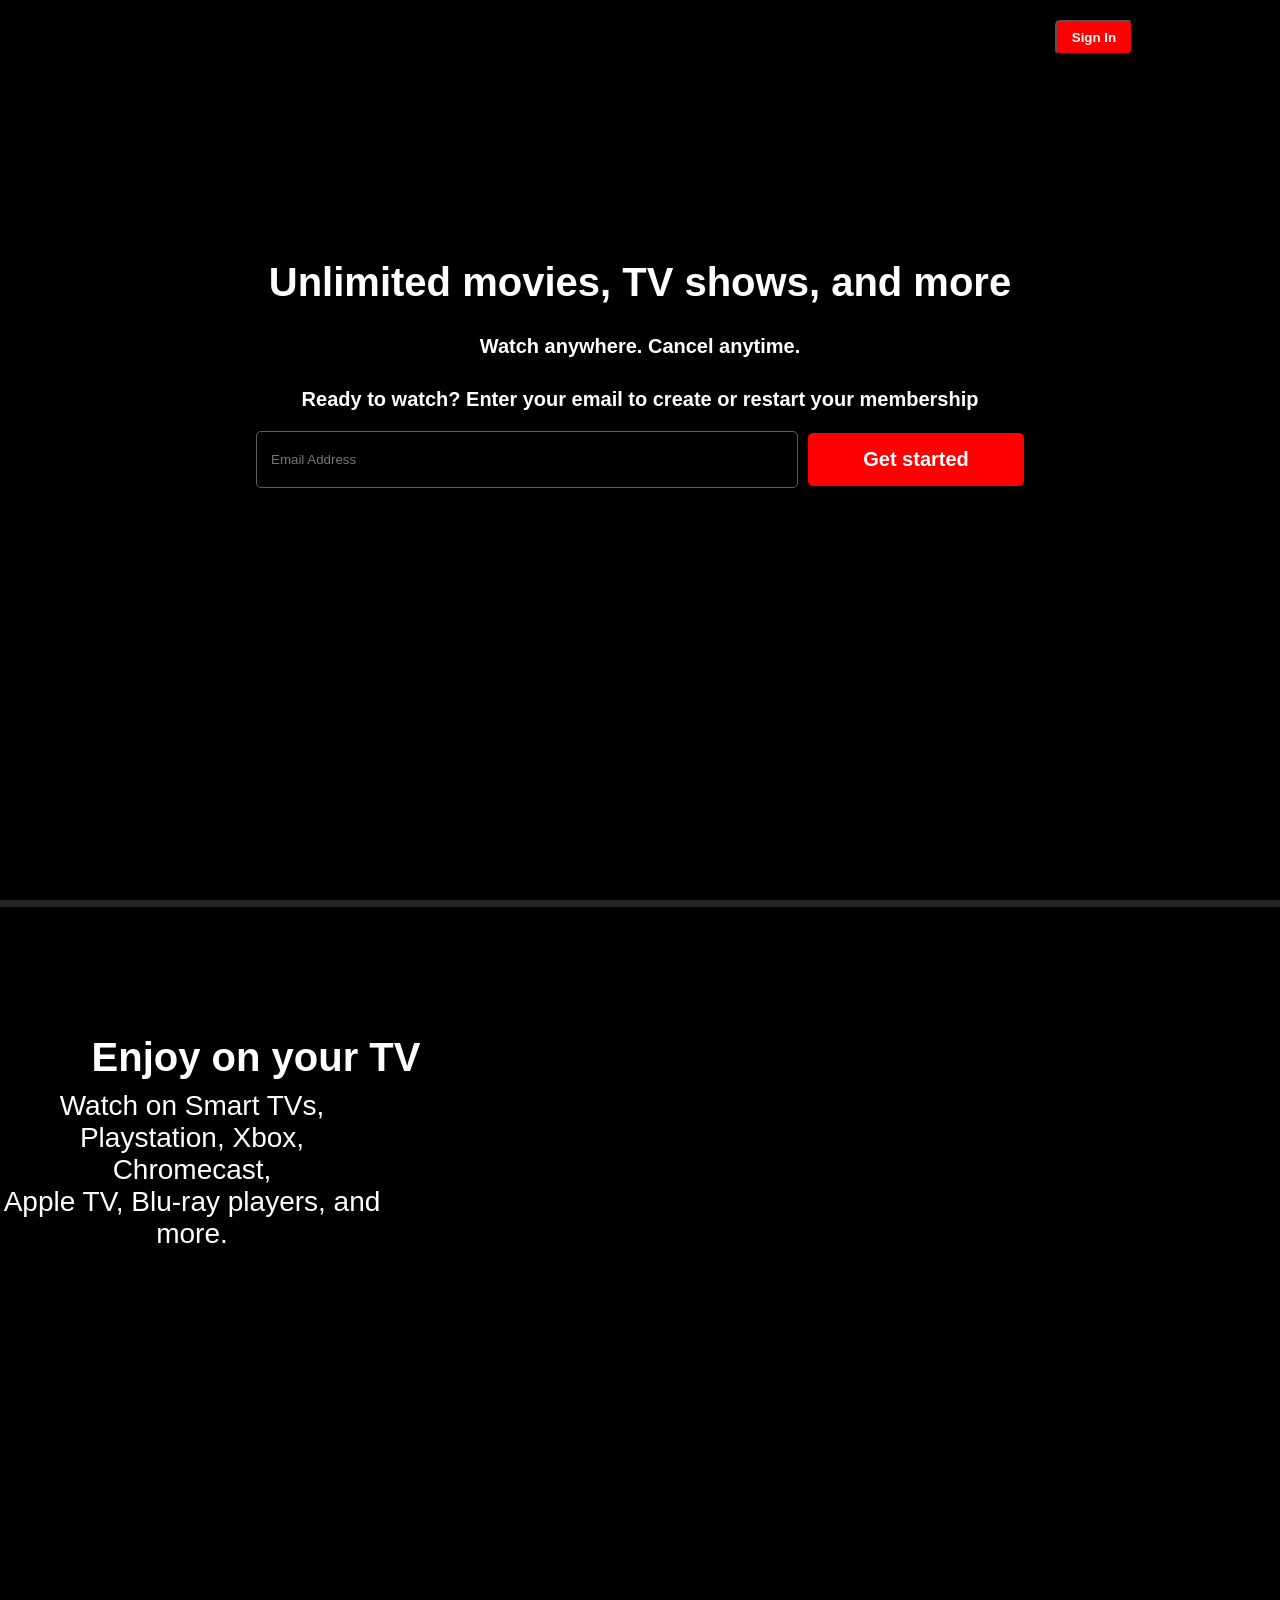
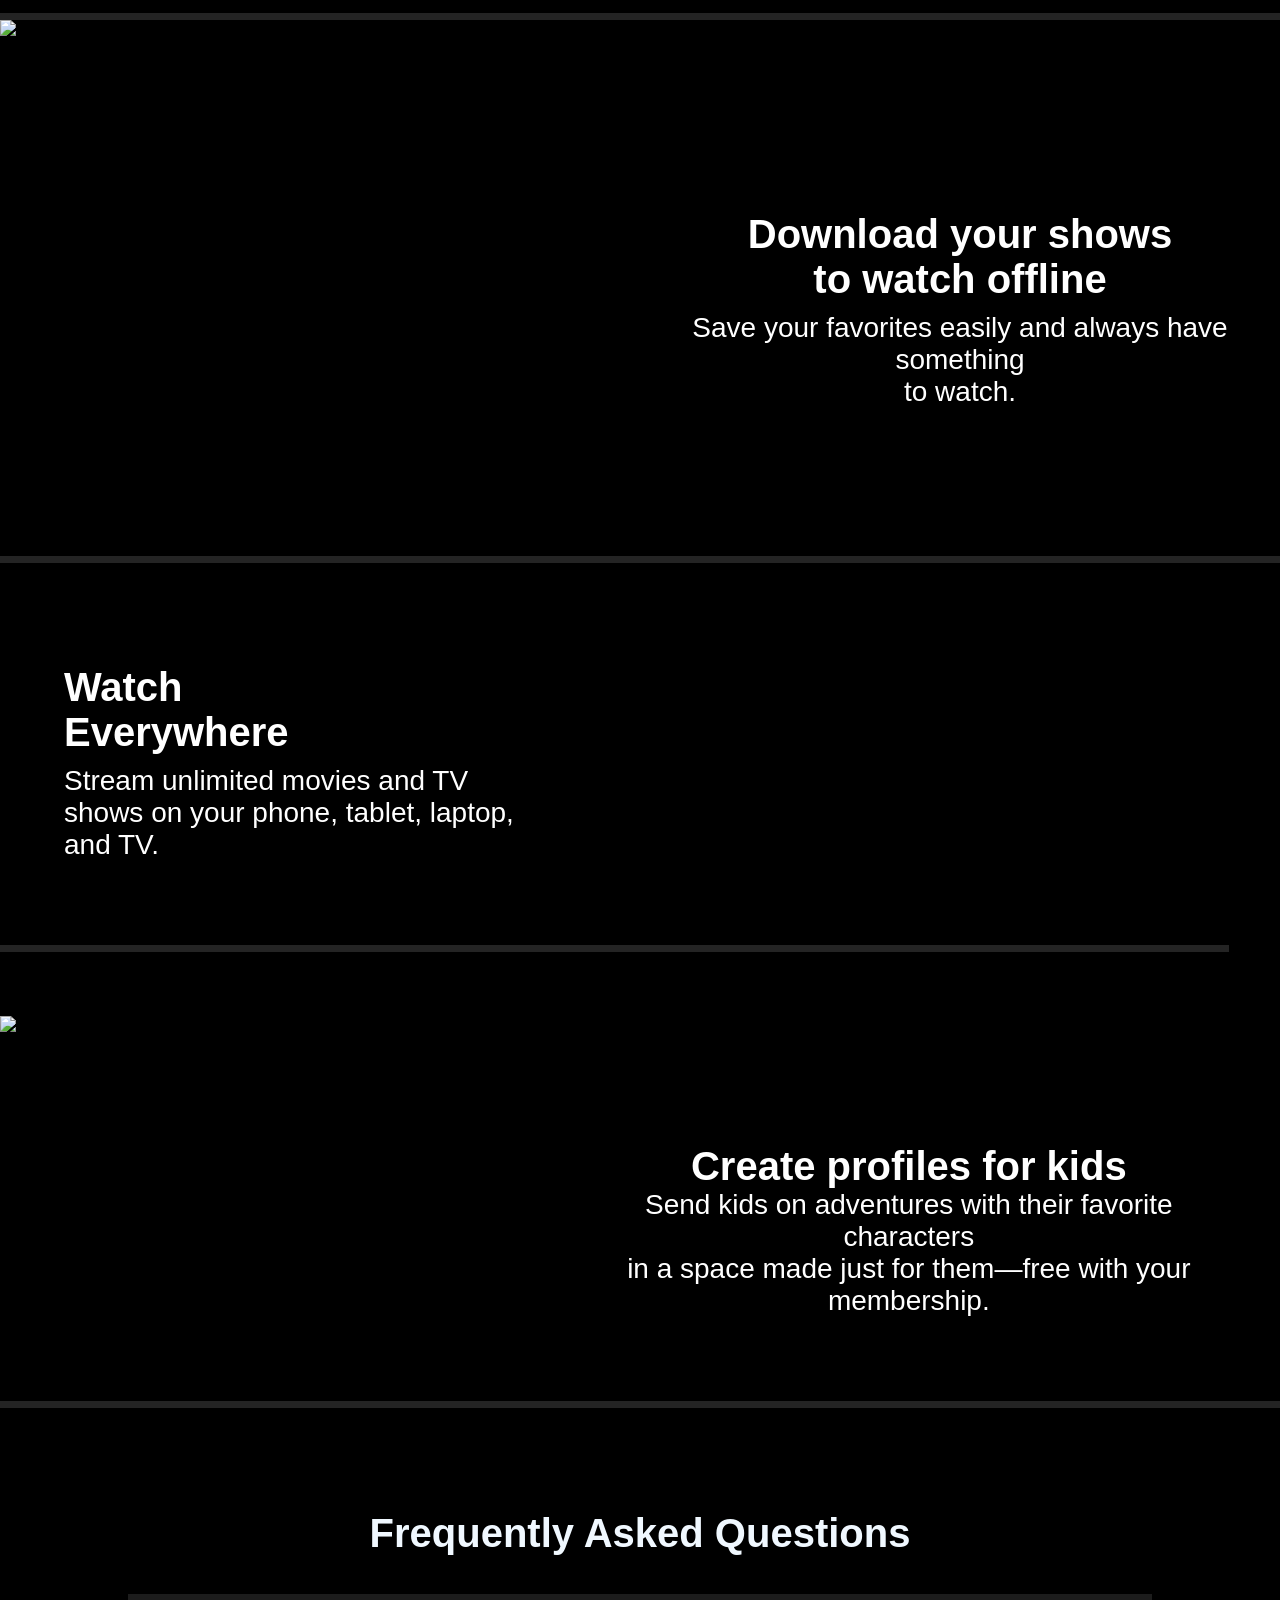
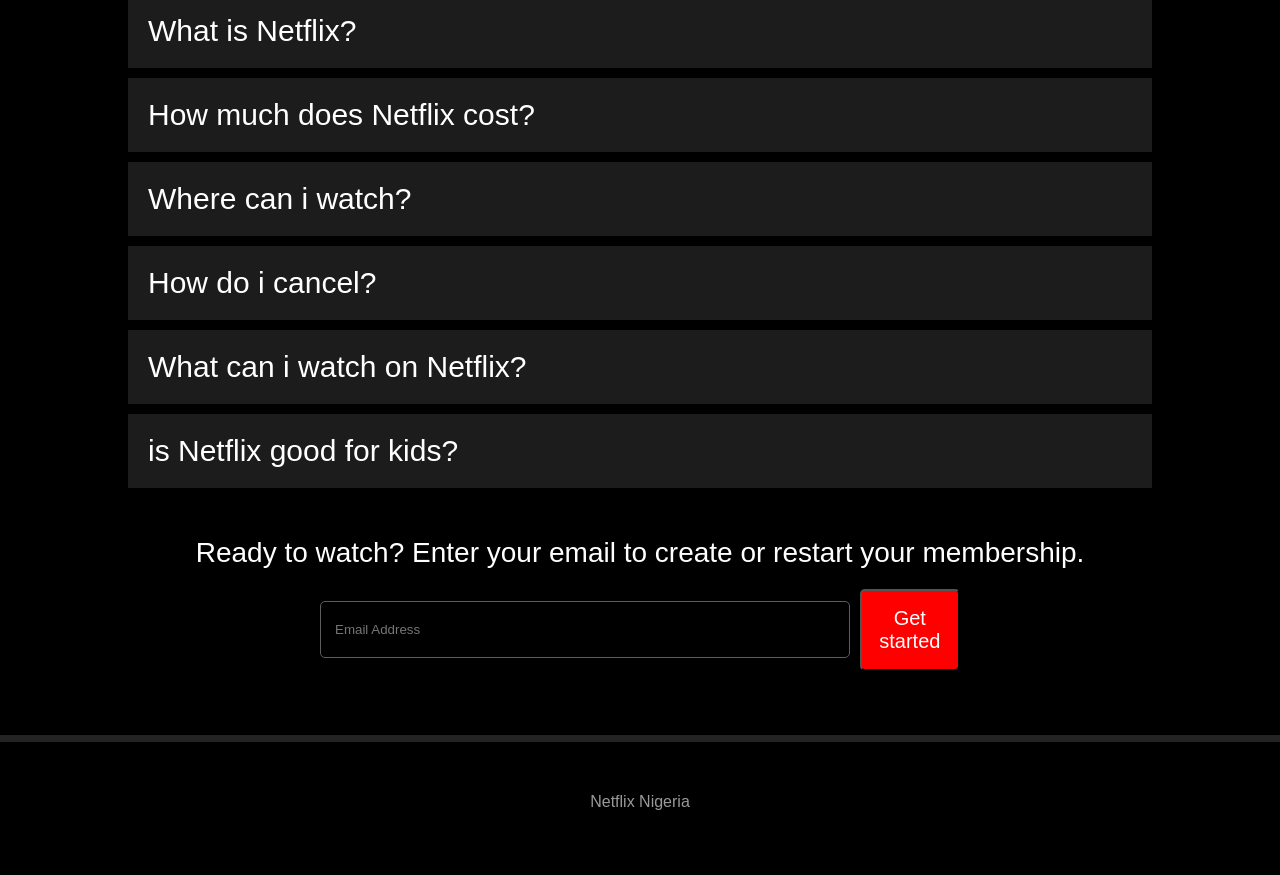
==== netflix clone/index.html @ 751ed276 "Add files via upload" ====
<!DOCTYPE html>
<html lang="en">
<head>
    <meta charset="UTF-8">
    <meta name="viewport" content="width=device-width, initial-scale=1.0">
    <link rel="stylesheet" href="styles.css">
    <title>Document</title>
</head>
<body>
    <section class="showcase">
    <header>
        <nav>
            <img src="https://i.ibb.co/r5krrdz/logo.png" alt=""/>
            <button>Sign In</button>
        </nav>

    </header>
   <div class="text">
        <h1>Unlimited movies, TV shows, and more</h1>
        <h4>Watch anywhere. Cancel anytime.</h4>
        <h4>Ready to watch? Enter your email to create or restart your membership</h4>
    <div class="email">
        <input class="email" type="email" placeholder="Email Address">
        <button>Get started</button>
    </div>
    </div>
    </section>
 <section class="enjoy">
    <div>
    <h1>Enjoy on your TV</h1>
    <h4>Watch on Smart TVs, Playstation, Xbox, Chromecast,<br> Apple TV, Blu-ray players, and more.</h4>
</div>
<iframe src="https://gifer.com/embed/H95B" width=480 height=274.800 frameBorder="0" allowFullScreen></iframe>
 </section>

 <section class="download">
    <img src="/mobile-0819.jpg">
    <div>
        <h1>Download your shows <br>to watch offline</h1>
        <h4>Save your favorites easily and always have something<br> to watch.</h4>
    </div>
 </section>

 <section class="watch">
    <h1>Watch<br>Everywhere</h1>
    <h4>Stream unlimited movies and TV<br> shows on your phone, tablet, laptop,<br> and TV.</h4>
 </section>

 <section class="kids">
    <img src="/kids.png">
    <div>
        <h1>Create profiles for kids
        </h1>
        <h4>Send kids on adventures with their favorite characters<br> in a space made just for them—free with your<br> membership.</h4>
    </div>
 </section>
<section class="questions">
    <h1 style="text-align: center; color: aliceblue; margin-bottom: 3vw;">Frequently Asked Questions</h1>

    <div class="dropdown" style=>
        <button class="btn1">What is Netflix?</button>
        <div class="dropdown-content">
            <p>Netflix is a streaming service that offers a wide variety of award-winning TV shows, movies, anime, documentaries, and more on thousands of internet-connected devices.
    
                You can watch as much as you want, whenever you want without a single commercial – all for one low monthly price. There's always something new to discover and new TV shows and movies are added every week!</p>
        </div>
     </div>


<div class="dropdown">
    <button class="btn1">How much does Netflix cost?</button>
    <div class="dropdown-content">
        <p>Watch Netflix on your smartphone, tablet, Smart TV, laptop, or streaming device, all for one fixed monthly
            <br> fee. Plans range from ₦1,600 to ₦5,000 a month. No extra costs, no contracts.</p>
    </div>
</div>
    <div class="dropdown">
        <button class="btn1">Where can i watch?</button>
        <div class="dropdown-content">
            <p>Watch anywhere, anytime. Sign in with your Netflix account to watch instantly on the web at netflix.com <br>
                from your personal computer or on any internet-connected device that offers the Netflix app, including<br>
                 smart TVs, smartphones, tablets, streaming media players and game consoles.

                You can also download your favorite shows with the iOS or Android app. Use downloads to watch while<br>
                 you're on the go and without an internet connection. Take Netflix with you anywhere.</p>
        </div>
    </div>

    <div class="dropdown">
        <button class="btn1">How do i cancel?</button>
        <div class="dropdown-content">
            <p>Netflix is flexible. There are no pesky contracts and no commitments. You can easily cancel your account<br>
                 online in two clicks. There are no cancellation fees – start or stop your account anytime.</p>
        </div>
    </div>

    <div class="dropdown">
        <button class="btn1">What can i watch on Netflix?</button>
        <div class="dropdown-content">
            <p>Netflix has an extensive library of feature films, documentaries, TV shows, anime, award-winning Netflix<br>
                 originals, and more. Watch as much as you want, anytime you want.</p>
        </div>
    </div>

    <div class="dropdown">
        <button class="btn1">is Netflix good for kids?</button>
        <div class="dropdown-content">
            <p>The Netflix Kids experience is included in your membership to give parents control while kids enjoy<br>
                 family-friendly TV shows and movies in their own space.

                Kids profiles come with PIN-protected parental controls that let you restrict the maturity rating
                 of content kids can watch and block specific titles you don’t want kids to see.</p>
        </div>
    </div>
</section>

<h4 style="color: white; text-align: center; margin-top: 3vw;">Ready to watch? Enter your email to create or restart your membership.</h4>
<div class="email1">
    <input class="email" type="email" placeholder="Email Address">
    <button>Get started</button>
</div>

<footer>
<a  class="only" href="">Questions? Contact us.</a>
<div class="footer-cols">
    <ul>
        <li><a href="">FAQ</a></li>
        <li><a href="">Investor Relations</a></li>
        <li><a href="">Privacy</a></li>
        <li><a href="">Speed Test</a></li>
    </ul>
    <ul>
        <li><a href="">Help Center</a></li>
        <li><a href="">Jobs</a></li>
        <li><a href="">Cookie Preferences</a></li>
        <li><a href="">
            Legal Notices</a></li>
    </ul>
    <ul>
        <li><a href="">
            Account</a></li>
        <li><a href="">  Ways to Watch</a></li>
        <li><a href=""> Corporate Information</a></li>
        <li><a href="">  Only on Netflix</a href=""></li>
    </ul>

    <ul>
        <li><a href="">
            Media Center</a></li>
        <li><a href="">Terms of Use</a></li>
        <li><a href="">Contact Us</a></li>
       
    </ul>
</div>

<select>
    <option>English</option>
</select>
<p class="last">Netflix Nigeria</p>
</footer>



<script>
    let accordion = document.getElementsByClassName('dropdown');

    for(i = 0; i < accordion.length; i++){
        accordion[i].addEventListener('click', function(){
            this.classList.toggle('active')
        })
    }

</script>
</body>
</html>
---- netflix clone/styles.css ----
*{
    margin: 0;
    padding: 0;

}

body {
	font-family: 'Arial', sans-serif;
	-webkit-font-smoothing: antialiased;
	background: #000;
	color: #999;
}

nav{
    position: relative;
    z-index:2;
    display: flex;
    align-items: center;
    justify-content: space-around;
    padding-top: 20px;
}

nav img{
    width:10vw;
    z-index: 2;
    position: relative;
}
nav button{
    background-color: red;
    padding:8px 15px 8px 15px;
    color: white;
   font-weight: 600;
    border-radius: 5px;
    margin-left: 38vw;
    cursor: pointer;
}

nav button:hover{
    background-color: rgb(205, 0, 0);
    transition: ease-in 0.3s;
}

.showcase{
    background: url('https://i.ibb.co/vXqDmnh/background.jpg') no-repeat center center/cover;
    width: 100vw;
    height: 100vh;
    position: relative;
}


.showcase::after{
   content: '';
   z-index: 1;

   position: absolute;
   top:0;
   left: 0;
   width: 100%;
   height:100%;
   background: rgba(0, 0, 0, 0.492);
   box-shadow: inset 50px 50px 250px #000000, inset -50px -50px 250px #000000;
}

.text{
    position: relative;
    z-index: 2;
    color: white;
    top:14vw;
    text-align: center;
}


h1{
    font-size: 44px;
    margin-bottom: 10px;
    font-weight: 900;
}

h4{
    font-size: 20px;
    margin-bottom: 20px;
    font-weight: 400;
}

input{
    width:19vw;
    padding:20px 14px 20px 14px;
    background-color: #000000a1;
    border: 1px solid rgb(93, 92, 92);
    border-radius: 5px;
}

.text button{
padding: 30px 25px 35px 25px;
width: 13vw;
border: none;
background-color: red;
font-size: 40px;
font-weight: 700;
border-radius: 5px;
color: white;
cursor: pointer;
}

.text button:hover{
    background-color: rgb(205, 0, 0);
    transition: ease-in 0.3s;
}

.email{
    display: flex;
    align-items: center;
    justify-content: center;
    gap: 10px;
    
}

.enjoy{
    display: flex;
    justify-content: center;
    gap: 5vw;
    background-color: black;
color: white;
padding-top: 10vw;
padding-bottom: 10vw;
border-top: 7px solid rgba(57, 57, 57, 0.642);
}



.download{
    display: flex;
    justify-content: center;
    background-color: black;
color: white;
padding-bottom: 10vw;
border-top:  7px solid rgba(57, 57, 57, 0.642);
}

.download div{
   padding-top: 15vw;
}

.watch{
    border-top:  7px solid rgba(57, 57, 57, 0.642);
    padding-top: 8vw;
    padding-left: 18vw;
    color: white;
    padding-bottom: 5vw;
}

.kids{
    display: flex;
    justify-content: center;
    background-color: black;
color: white;
padding-top: 5vw;
padding-bottom: 5vw;
border-top:  7px solid rgba(57, 57, 57, 0.642);
}

.kids div{
    padding-top: 10vw;
}

.dropdown-content{
    overflow: hidden;
    height: 0;
    background-color: #59575787;
    
    color: white;
    font-size: 20px;
}

.dropdown.active .dropdown-content{
    height: 180px;
    padding: 40px;
    transition: ease-in 0.3s;
    transition: ease-out 0.3s;
}



.dropdown{
    display: flex;
    flex-direction: column;
    width:80vw;
   margin-left: auto;
   margin-right: auto;
   gap: 10px
}

.dropdown button{
    font-size: 30px;
    padding: 20px;
}

.dropdown1 button{
    font-size: 30px;
    padding: 20px;
}

.dropdown2 button{
    font-size: 30px;
    padding: 20px;
}

.dropdown3 button{
    font-size: 30px;
    padding: 20px;
}

.dropdown4 button{
    font-size: 30px;
    padding: 20px;
}

.dropdown5 button{
    font-size: 30px;
    padding: 20px;
}

.dropdown1{
    display: flex;
    flex-direction: column;
    width:80vw;
   margin-left: auto;
   margin-right: auto;
   margin-bottom: 8px;
   
}

.dropdown2{
    display: flex;
    flex-direction: column;
    width:80vw;
   margin-left: auto;
   margin-right: auto;
   
   margin-bottom: 8px;
}

.dropdown3{
    display: flex;
    flex-direction: column;
    width:80vw;
   margin-left: auto;
   margin-right: auto;
   
   margin-bottom: 8px;
}

.dropdown4{
    display: flex;
    flex-direction: column;
    width:80vw;
   margin-left: auto;
   margin-right: auto;
   
   margin-bottom: 8px;
}

.dropdown5{
    display: flex;
    flex-direction: column;
    width:80vw;
   margin-left: auto;
   margin-right: auto;
   
   margin-bottom: 8px;
}

.dropdown button{
    padding: 20px;
    background-color: rgba(62, 62, 62, 0.463);
    color: white;
    text-align: left;
    border: none;
}

.dropdown1 button{
    padding: 20px;
    background-color: rgba(62, 62, 62, 0.463);
    color: white;
    text-align: left;
    border: none;
}

.dropdown2 button{
    padding: 20px;
    background-color: rgba(62, 62, 62, 0.463);
    color: white;
    text-align: left;
    border: none;
}

.dropdown3 button{
    padding: 20px;
    background-color: rgba(62, 62, 62, 0.463);
    color: white;
    text-align: left;
    border: none;
}

.dropdown4 button{
    padding: 20px;
    background-color: rgba(62, 62, 62, 0.463);
    color: white;
    text-align: left;
    border: none;
}

.dropdown5 button{
    padding: 20px;
    background-color: rgba(62, 62, 62, 0.463);
    color: white;
    text-align: left;
    border: none;
}

.questions{
    border-top: 7px solid rgba(57, 57, 57, 0.642);
    padding-top: 8vw;
}

.email1 button{
    padding: 16px;
    background-color: red;
    font-size: 20px;
    border-radius: 5px;
    color: white;
    }

    .email1{
        display: flex;
        align-items: center;
        justify-content: center;
        gap: 10px;
        
    }

footer{
    border-top:  7px solid rgba(57, 57, 57, 0.642);
    margin-top: 5vw;
    padding-top: 4vw;
}


.footer-cols{
    display: flex;
   
    justify-content: center;
}

.footer-cols ul{
    color: #999;
    list-style-type: none;
    padding: 2vw 6vw 0 6vw;

}

.footer-cols a{
    color: #999;
}

.footer-cols li{
    margin-bottom: 20px;
}

.only{
  
  margin-left: 14.5vw;
    color: #999;
}

select{
    background-color: #000;
    color: white;
    border: 0.5px solid rgb(125, 125, 125);
    border-radius: 5px;
    font-size: 15px;
    padding: 5px 10px 5px 15px;
    margin: 1vw 0 2vw 14vw;
}

.last{
    margin-left: 14vw;
    margin-bottom: 5vw;
}

@media(min-width: 300px){
    nav img{
        width:27vw
     }
    
    .showcase{
        background: url('https://i.ibb.co/vXqDmnh/background.jpg') no-repeat center center/cover;
        width: 100vw;
    height: 100vh;
        position: relative;
    }
    
   .text h1{
        width:80vw;
        font-size: 28px;
        margin-right: auto;
        margin-left: auto;
font-weight: 700;
    }

  .text  h4{
        font-size: 15px;
        width:60vw;
        margin-left: auto;
        margin-right: auto;
        margin-top: 30px;
        font-weight: bold;
    }

    .text{
        margin-top: 12vw
    }

    .email{
        display: block;
        
    }
    input{
        width:60vw;
        margin-bottom: 20px;
        margin-left: auto;
        margin-right: auto;
    }

    .email button{
        width: 50vw;
        font-size: 20px;
        padding:15px
    }

    .enjoy{
        display: block;
justify-content: center;
        
    }
    .enjoy h1{
        font-size: 20px;
        width: 100vw;
        text-align: center;
    }

    .enjoy h4{
        width:60vw;
        font-size: 15px;
        margin-left: auto;
        margin-right: auto;
        text-align: center;
    }

    iframe{
        width:70vw;
        height: auto;
        margin-left: 15vw;
        margin-right: auto;
        
    }

    .download{
        display: block;

    }

    .download img{
        width: 70vw;
        margin-left: 15vw;
    }

    h1{
        font-size: 25px;
        text-align: center;
    }
    .download h1{
        font-size: 25px;
        
        width:100vw;
        text-align: center;
        
    }
    .download h4{
        text-align: center;
    }

    .watch{
text-align: center;
padding-left: 0;
    }

    .kids{
        display: block;
        text-align: center;
    }

    .kids img{
        width:70vw;
        
      
    }
    .kids h1{
        width:70vw;
        margin-left: 15vw;
    }

    .email1{
        display: block;
    }

    .email1 button{
        margin-left: 30vw;
    }
    

    .footer-cols{
        display: none;
    }

    footer a{
        display: none;
    }

    footer select{
        display: none;
    }

.last{
        text-align: center;
        margin-left: 0;
    }
}

@media(min-width: 400px){
    nav img{
        width:17vw
     }
    
    .email1 button{
        margin-left: 35vw;
    }

    .showcase{
        height: 90vh;

    }
}

@media(min-width: 500px){
    nav img{
        width:17vw
     }
    
    .email1 button{
        margin-left: 38vw;
    }

    .showcase{
        height:90vh
    }

    iframe{
        height: 50vh;
}
}


@media(min-width: 600px){
    nav img{
        width:15vw
     }
    .email1 button{
        margin-left: 40vw;
    }

    .showcase{
        height: 100vh;
    }

    iframe{
        height: 50vh;
    }
}
@media (min-width: 700px){
 nav img{
    width:13vw
 }
    iframe{
        
        width:70vw;
        height: 50vh
    }

    .showcase{
        height: 100vh;
    }

    .text h4{
        font-size: 20px;
    }

    .text h1{
        font-size: 35px
    }

    .email{
    display: flex;
    align-items: center;
    justify-content: center;
    gap: 10px;
    
}
input{
    margin:0;
}

    .email button{
        width:20vw;

    }
    .email1 button{
margin-left: 41vw;
    }

    .enjoy h1{
        font-size: 40px;
        margin-left: auto;
        margin-right: auto;
    }
    .enjoy{
        display: block;
    ;
    }

    h1{
        font-size: 40px;
    }

   .enjoy h4{
        font-size: 20px;
        margin:0;
        width:100vw
    }

    h4{
        font-size: 28px;
    }
    .email1{
        display: flex
    }

    .email1 button{
        margin:0
    }
}

@media (min-width:960px){
    nav img{
        width:10vw
     }
    .enjoy{
        display: flex;
        
    
    }
input{
    max-width:40vw
}

.email{
width: 60vw;
margin-left: auto;
margin-right: auto;
}

.email1{
    width: 50vw;
    margin-left: auto;
    margin-right: auto;
}

    .enjoy h4{
        width:30vw;
        font-size: 28px;
    }

    .enjoy h1{
        width: 40vw;
    }

    .text h1{
        font-size: 40px;
    }
    
    .text{
        margin-top: 5vw;
    }
    iframe{
        width: 40vw;
        margin-left: 5vw;
    }

    .download{
        display: flex;
    }

    .download h1{
        width:50vw;
        font-size: 40px;
    }

    .download h4{
        width: 50vw;
    }

    .download img{
        width:50vw;
        margin:0
    }

    .watch{
        text-align: left;
        padding-left: 5vw;
    }

    .watch h1{
        text-align: left;
    }

    .kids{
        display: flex;
       margin-right: 4vw;
    }

    .kids img{
        width:50vw;
    
    }

    .kids h1{
        width:50vw;
        margin: 0;
    
    }

    .kids h4{
        width: 50vw;
    }
}

@media(min-width: 1100px){
.text{
    margin-top: 2vw;
}
}

@media(min-width: 1300px){
    .enjoy{
        margin-left: 5vw;
    }

    .email{
        width: 40vw;
        margin-left: auto;
        margin-right: auto;
    }
}

@media(min-width:1400px){
    .email{
        width: 40vw;
        margin-left: auto;
        margin-right: auto;
    }
}
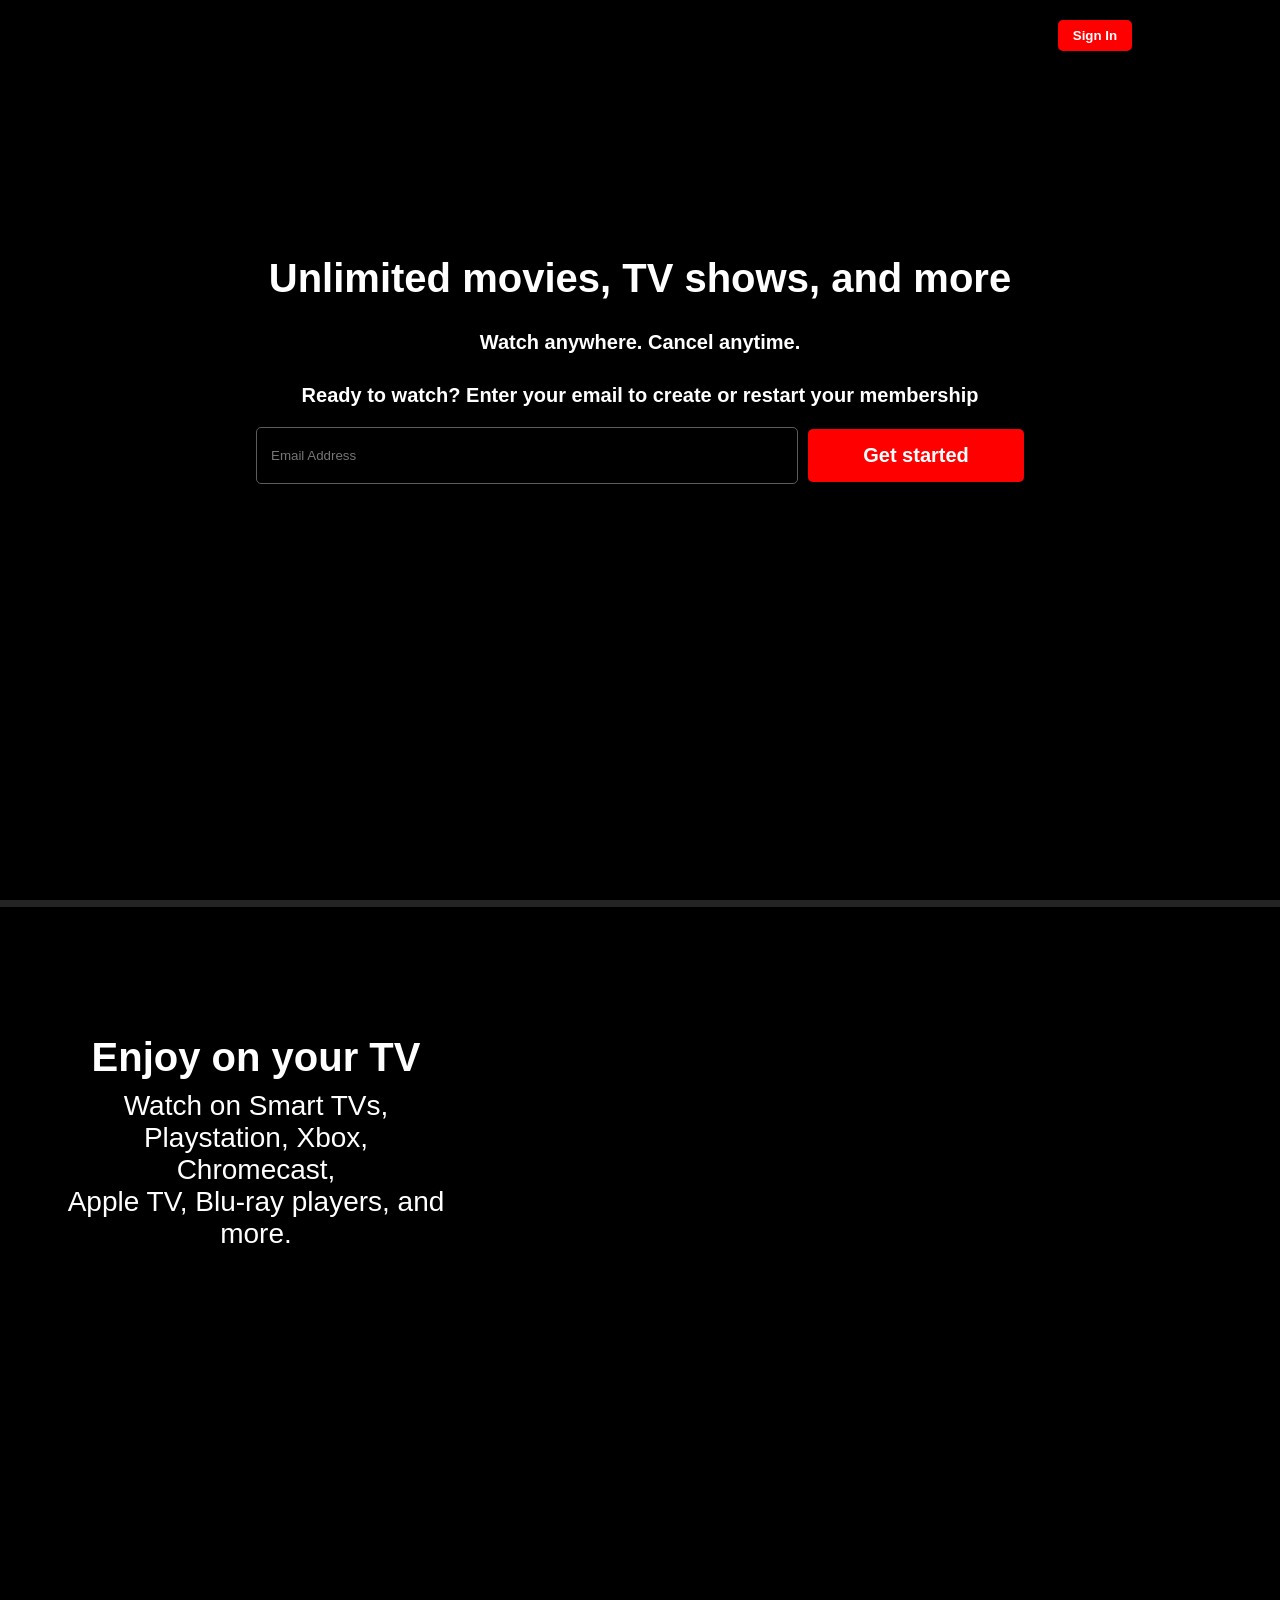
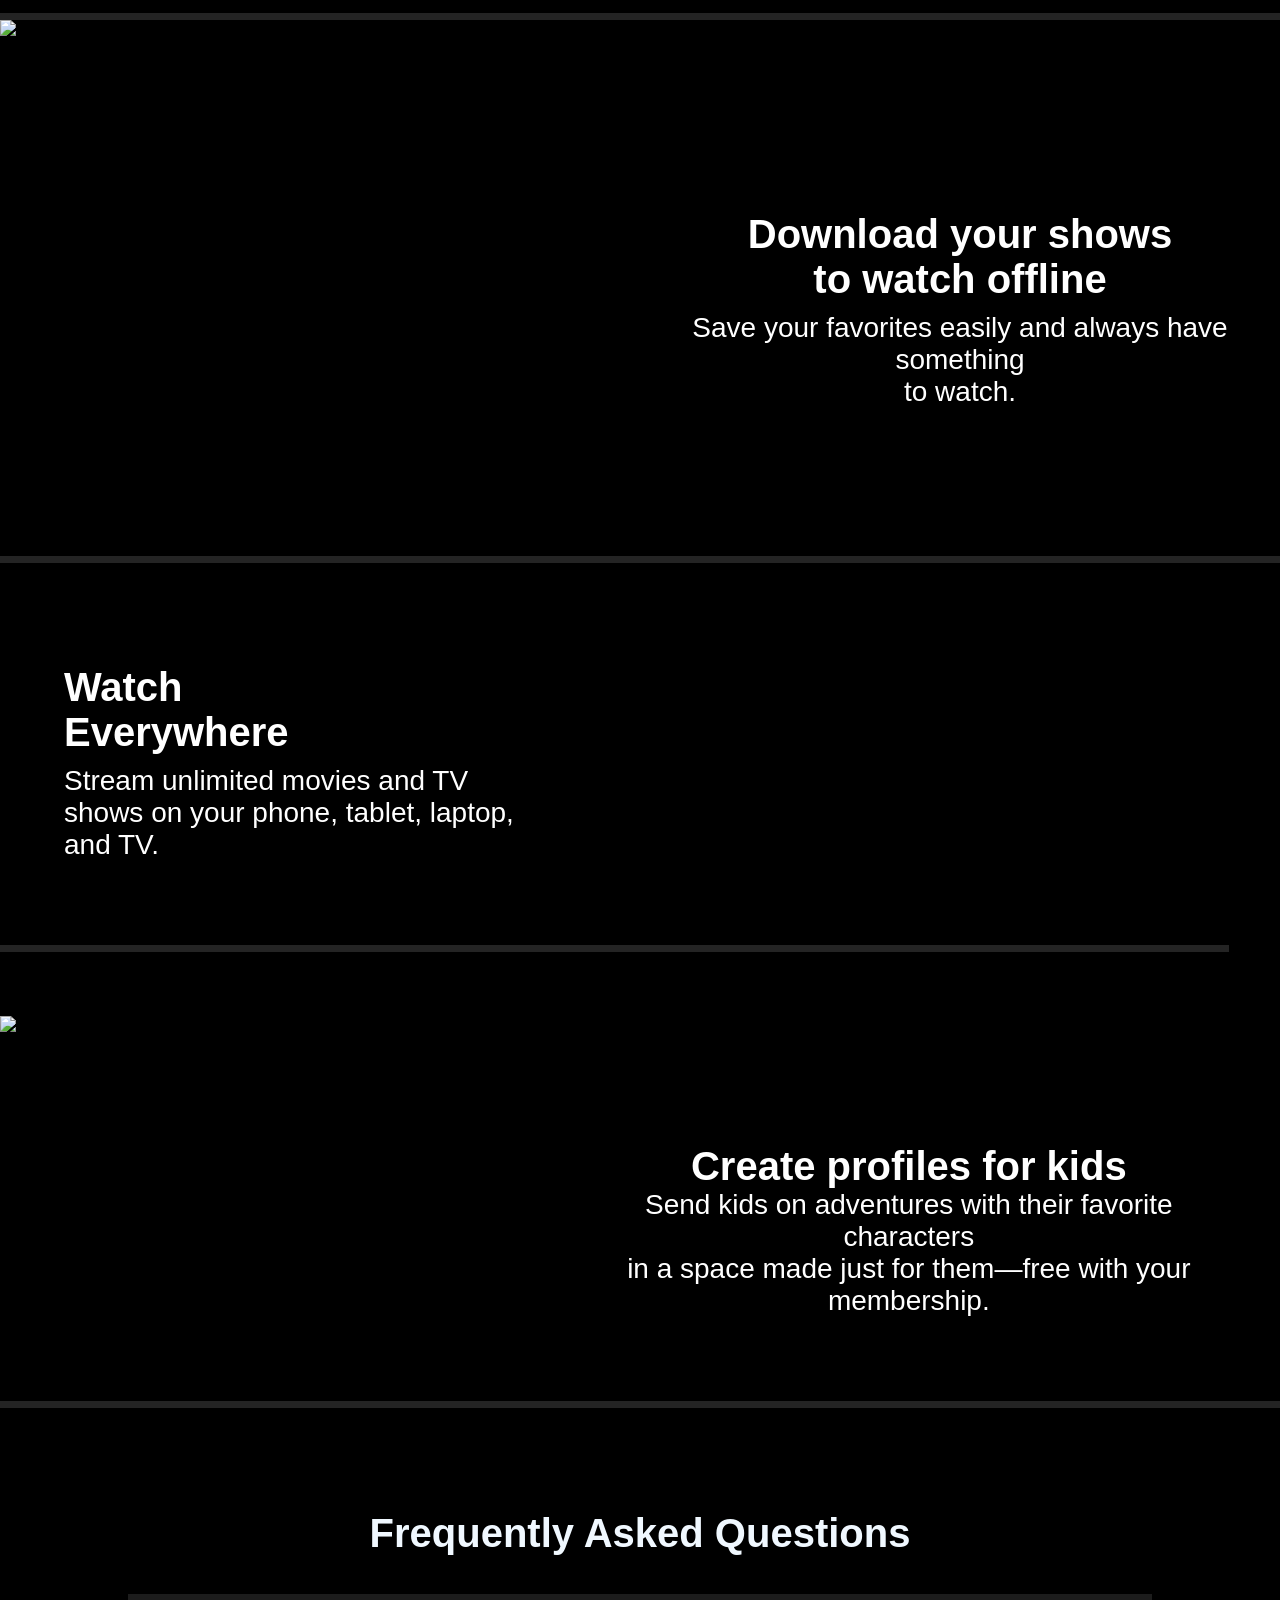
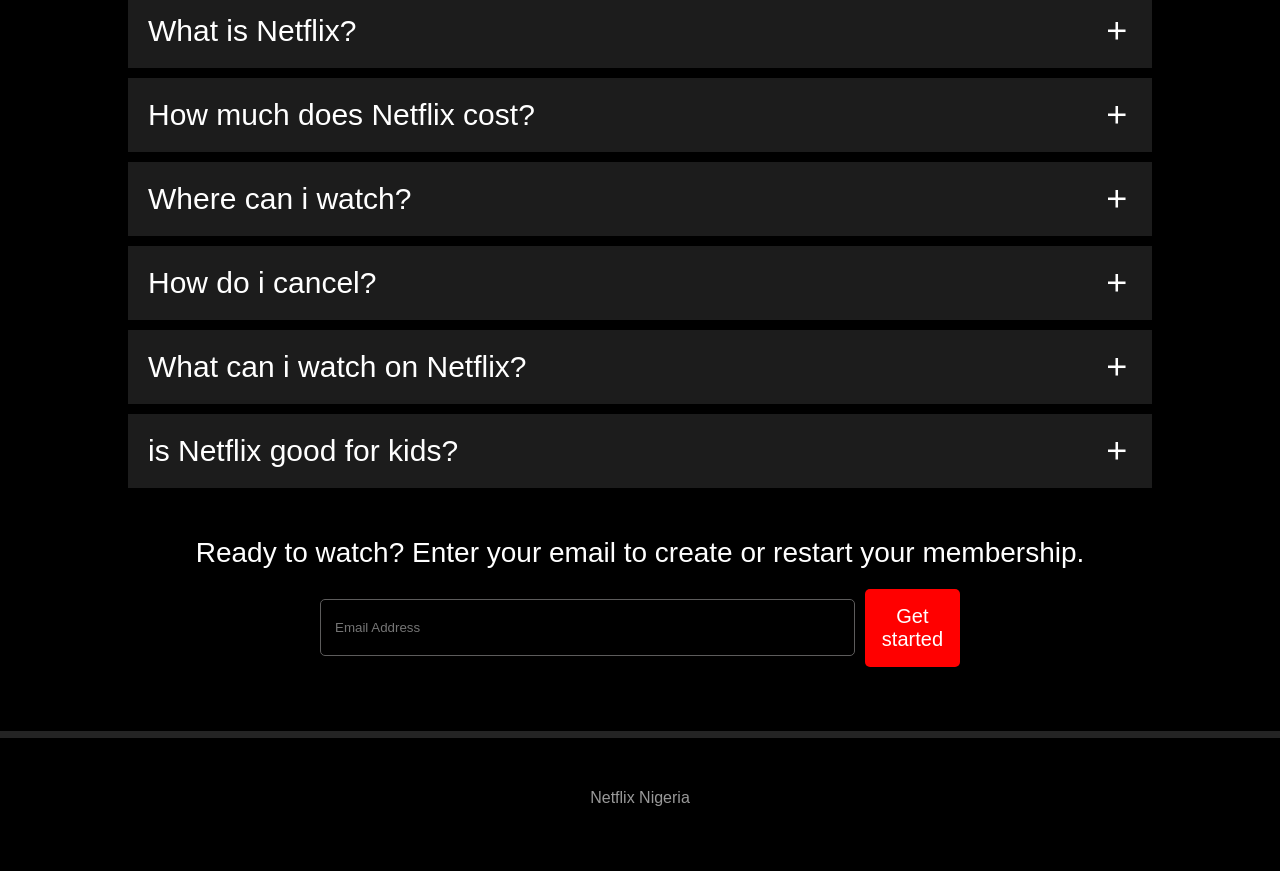
==== commit ee695c17: "Add files via upload" ====
--- a/netflix clone/index.html
+++ b/netflix clone/index.html
@@ -4,7 +4,8 @@
     <meta charset="UTF-8">
     <meta name="viewport" content="width=device-width, initial-scale=1.0">
     <link rel="stylesheet" href="styles.css">
-    <title>Document</title>
+    <link href='https://unpkg.com/boxicons@2.1.4/css/boxicons.min.css' rel='stylesheet'>
+    <title>Netflix clone</title>
 </head>
 <body>
     <section class="showcase">
@@ -58,7 +59,7 @@
     <h1 style="text-align: center; color: aliceblue; margin-bottom: 3vw;">Frequently Asked Questions</h1>
 
     <div class="dropdown" style=>
-        <button class="btn1">What is Netflix?</button>
+        <button class="btn1" style="display: flex; justify-content: space-between; align-items: center;">What is Netflix?<i class='bx bx-plus'></i></button>
         <div class="dropdown-content">
             <p>Netflix is a streaming service that offers a wide variety of award-winning TV shows, movies, anime, documentaries, and more on thousands of internet-connected devices.
     
@@ -68,14 +69,14 @@
 
 
 <div class="dropdown">
-    <button class="btn1">How much does Netflix cost?</button>
+    <button class="btn1" style="display: flex; justify-content: space-between; align-items: center;">How much does Netflix cost? <i class='bx bx-plus'></i></button>
     <div class="dropdown-content">
         <p>Watch Netflix on your smartphone, tablet, Smart TV, laptop, or streaming device, all for one fixed monthly
             <br> fee. Plans range from ₦1,600 to ₦5,000 a month. No extra costs, no contracts.</p>
     </div>
 </div>
     <div class="dropdown">
-        <button class="btn1">Where can i watch?</button>
+        <button class="btn1" style="display: flex; justify-content: space-between; align-items: center;">Where can i watch?<i class='bx bx-plus'></i></button>
         <div class="dropdown-content">
             <p>Watch anywhere, anytime. Sign in with your Netflix account to watch instantly on the web at netflix.com <br>
                 from your personal computer or on any internet-connected device that offers the Netflix app, including<br>
@@ -87,7 +88,7 @@
     </div>
 
     <div class="dropdown">
-        <button class="btn1">How do i cancel?</button>
+        <button class="btn1" style="display: flex; justify-content: space-between; align-items: center;">How do i cancel?<i class='bx bx-plus'></i></button>
         <div class="dropdown-content">
             <p>Netflix is flexible. There are no pesky contracts and no commitments. You can easily cancel your account<br>
                  online in two clicks. There are no cancellation fees – start or stop your account anytime.</p>
@@ -95,15 +96,15 @@
     </div>
 
     <div class="dropdown">
-        <button class="btn1">What can i watch on Netflix?</button>
-        <div class="dropdown-content">
+        <button class="btn1"style="display: flex; justify-content: space-between; align-items: center;">What can i watch on Netflix?<i class='bx bx-plus'></i></button>
+        <div class="dropdown-content" >
             <p>Netflix has an extensive library of feature films, documentaries, TV shows, anime, award-winning Netflix<br>
                  originals, and more. Watch as much as you want, anytime you want.</p>
         </div>
     </div>
 
     <div class="dropdown">
-        <button class="btn1">is Netflix good for kids?</button>
+        <button class="btn1" style="display: flex; justify-content: space-between; align-items: center;">is Netflix good for kids?<i class='bx bx-plus'></i></button>
         <div class="dropdown-content">
             <p>The Netflix Kids experience is included in your membership to give parents control while kids enjoy<br>
                  family-friendly TV shows and movies in their own space.
--- a/netflix clone/styles.css
+++ b/netflix clone/styles.css
@@ -193,82 +193,14 @@
 .dropdown button{
     font-size: 30px;
     padding: 20px;
-}
-
-.dropdown1 button{
-    font-size: 30px;
-    padding: 20px;
-}
-
-.dropdown2 button{
-    font-size: 30px;
-    padding: 20px;
-}
-
-.dropdown3 button{
-    font-size: 30px;
-    padding: 20px;
-}
-
-.dropdown4 button{
-    font-size: 30px;
-    padding: 20px;
-}
-
-.dropdown5 button{
-    font-size: 30px;
-    padding: 20px;
-}
-
-.dropdown1{
-    display: flex;
-    flex-direction: column;
-    width:80vw;
-   margin-left: auto;
-   margin-right: auto;
-   margin-bottom: 8px;
-   
-}
-
-.dropdown2{
-    display: flex;
-    flex-direction: column;
-    width:80vw;
-   margin-left: auto;
-   margin-right: auto;
-   
-   margin-bottom: 8px;
-}
-
-.dropdown3{
-    display: flex;
-    flex-direction: column;
-    width:80vw;
-   margin-left: auto;
-   margin-right: auto;
-   
-   margin-bottom: 8px;
-}
-
-.dropdown4{
-    display: flex;
-    flex-direction: column;
-    width:80vw;
-   margin-left: auto;
-   margin-right: auto;
-   
-   margin-bottom: 8px;
-}
-
-.dropdown5{
-    display: flex;
-    flex-direction: column;
-    width:80vw;
-   margin-left: auto;
-   margin-right: auto;
-   
-   margin-bottom: 8px;
-}
+    
+}
+
+
+button{
+    border: none;
+}
+
 
 .dropdown button{
     padding: 20px;
@@ -276,47 +208,9 @@
     color: white;
     text-align: left;
     border: none;
-}
-
-.dropdown1 button{
-    padding: 20px;
-    background-color: rgba(62, 62, 62, 0.463);
-    color: white;
-    text-align: left;
-    border: none;
-}
-
-.dropdown2 button{
-    padding: 20px;
-    background-color: rgba(62, 62, 62, 0.463);
-    color: white;
-    text-align: left;
-    border: none;
-}
-
-.dropdown3 button{
-    padding: 20px;
-    background-color: rgba(62, 62, 62, 0.463);
-    color: white;
-    text-align: left;
-    border: none;
-}
-
-.dropdown4 button{
-    padding: 20px;
-    background-color: rgba(62, 62, 62, 0.463);
-    color: white;
-    text-align: left;
-    border: none;
-}
-
-.dropdown5 button{
-    padding: 20px;
-    background-color: rgba(62, 62, 62, 0.463);
-    color: white;
-    text-align: left;
-    border: none;
-}
+    align-items: center;
+}
+
 
 .questions{
     border-top: 7px solid rgba(57, 57, 57, 0.642);
@@ -329,6 +223,8 @@
     font-size: 20px;
     border-radius: 5px;
     color: white;
+    border: none;
+    width:10vw;
     }
 
     .email1{
@@ -688,6 +584,8 @@
     .enjoy h4{
         width:30vw;
         font-size: 28px;
+        margin-left: auto;
+        margin-right: auto;
     }
 
     .enjoy h1{
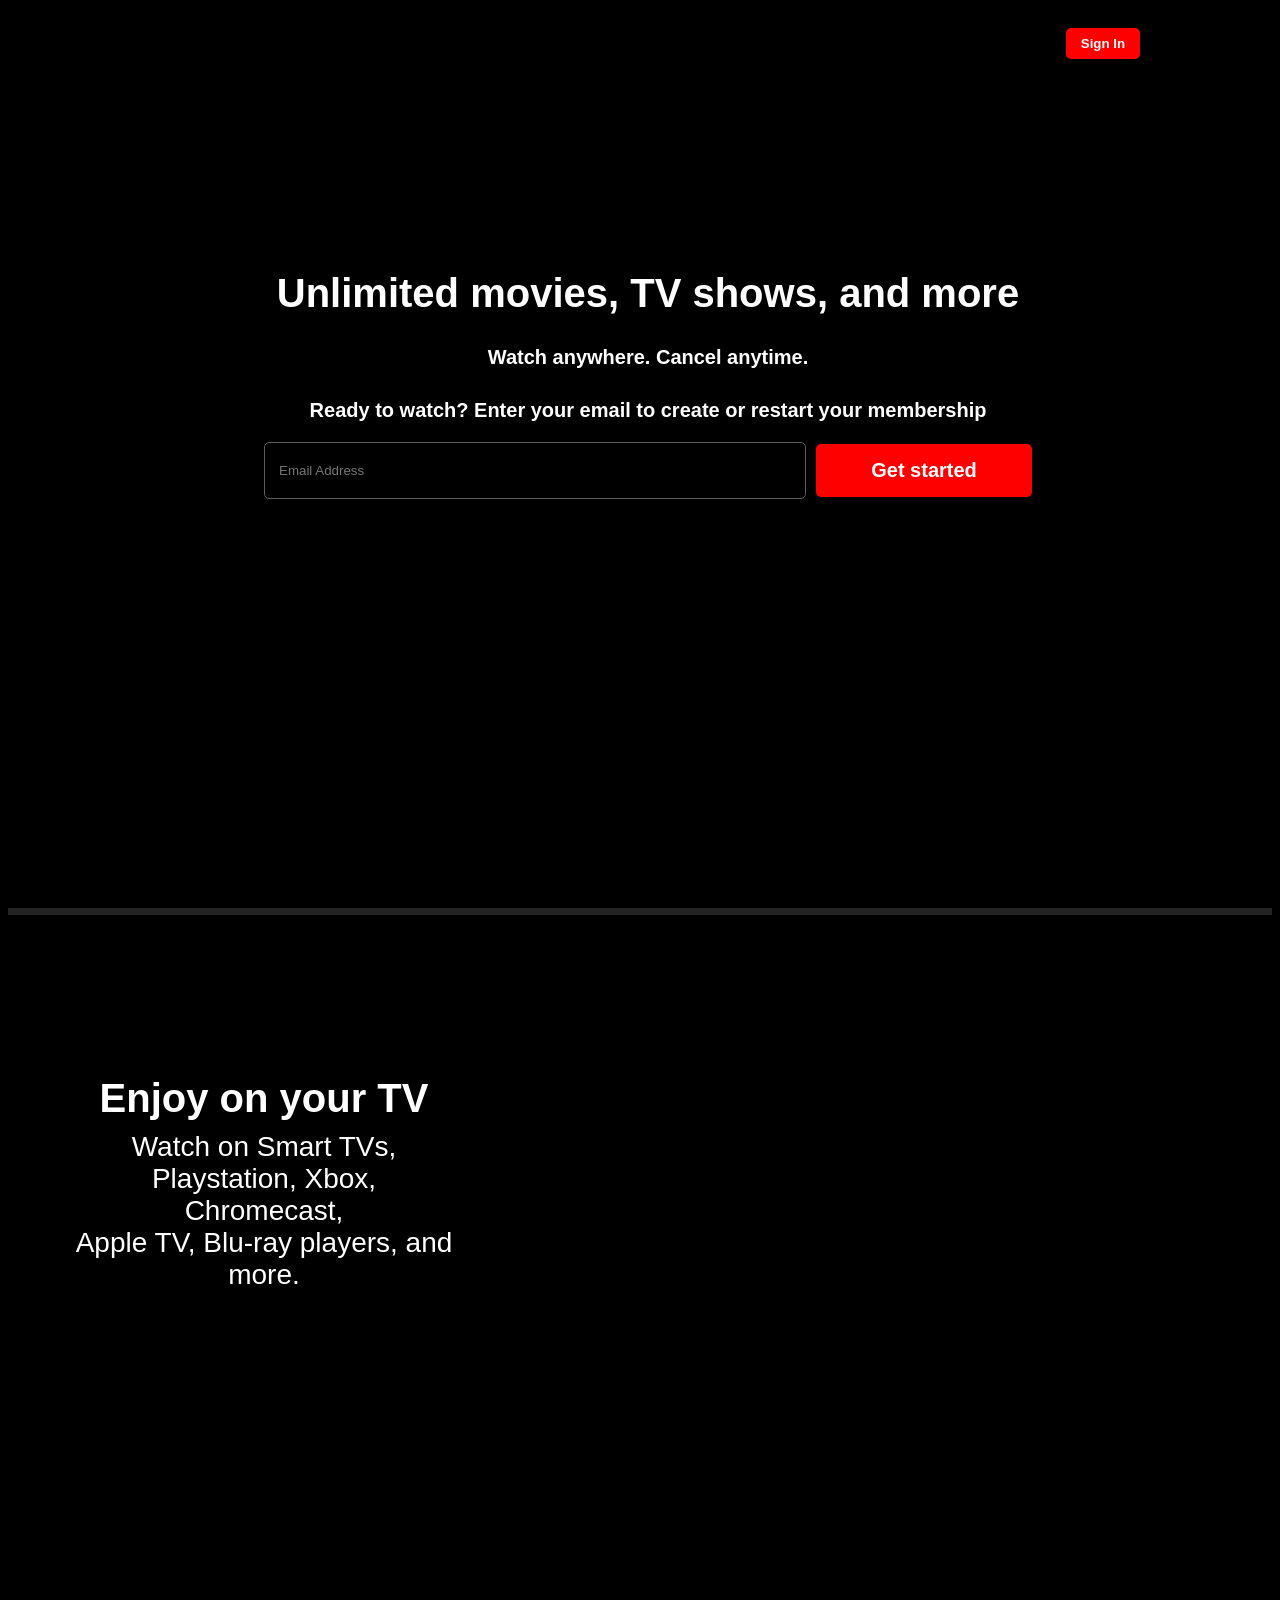
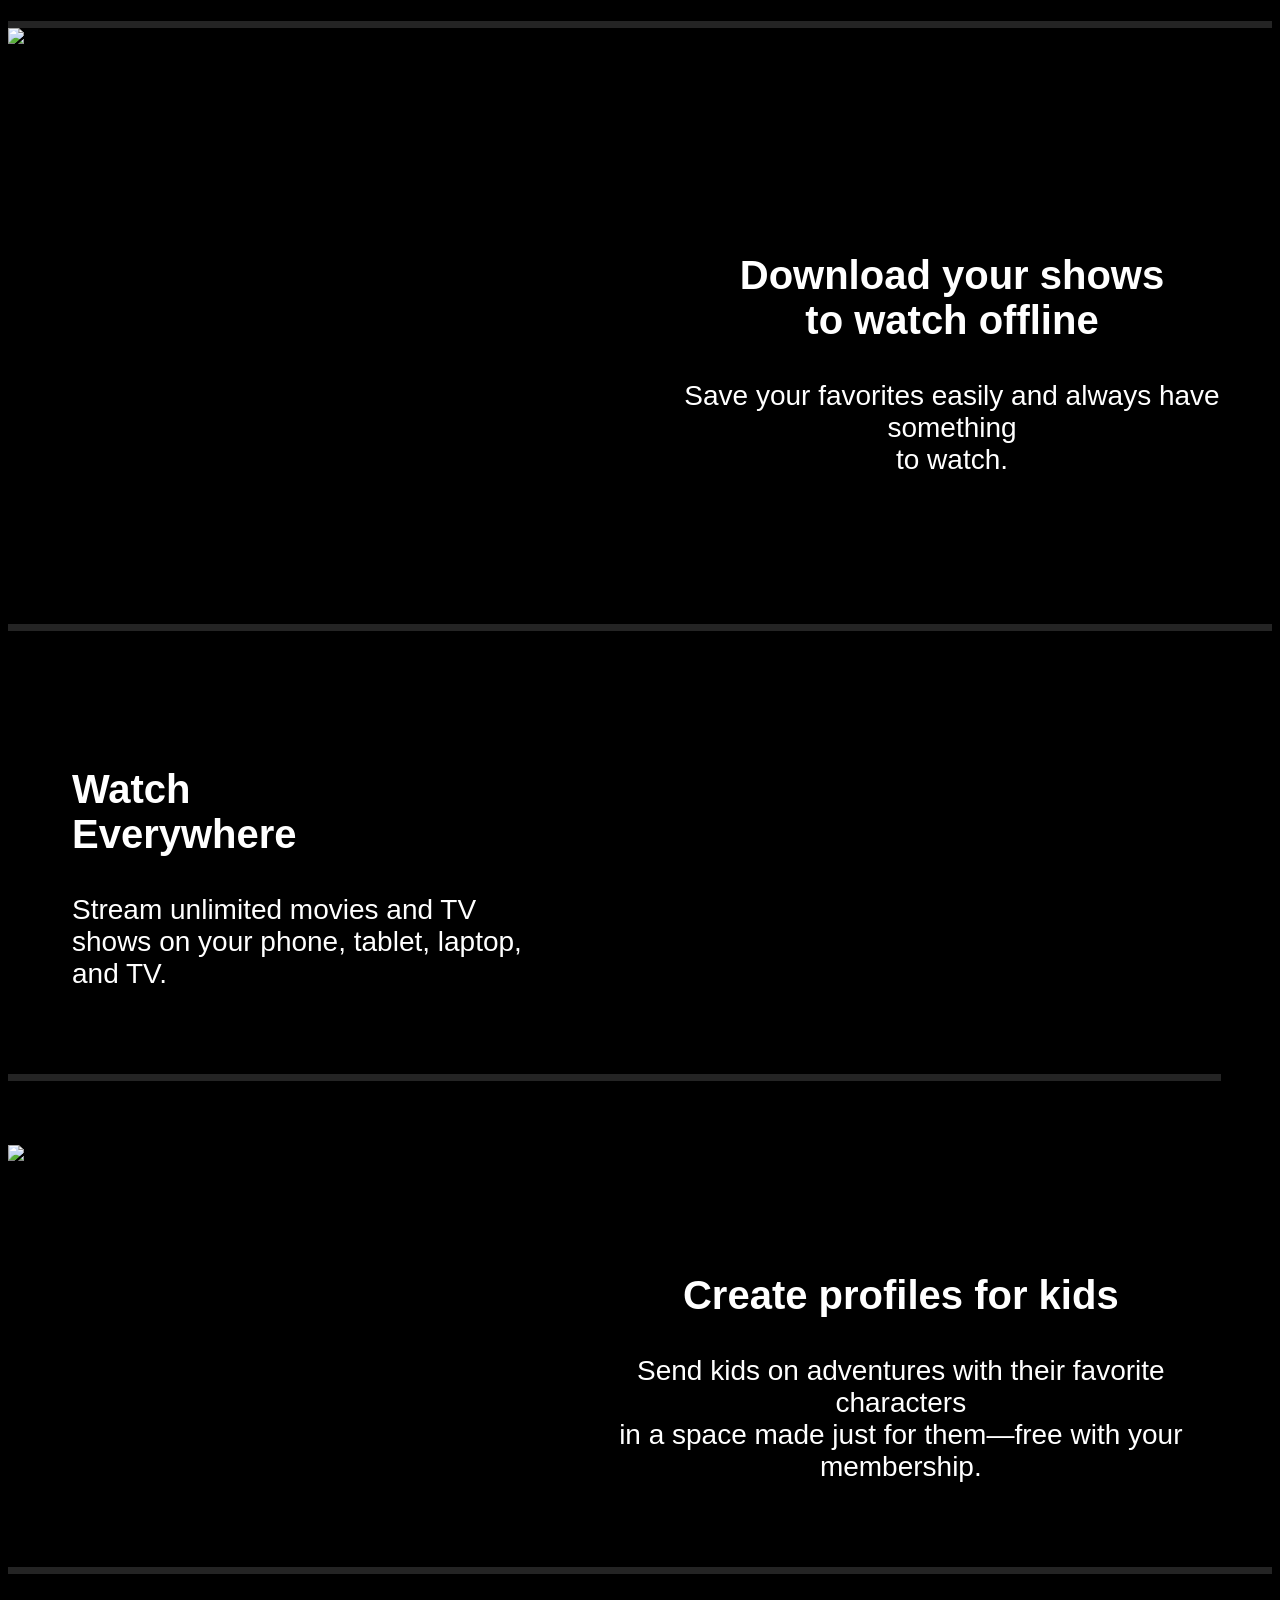
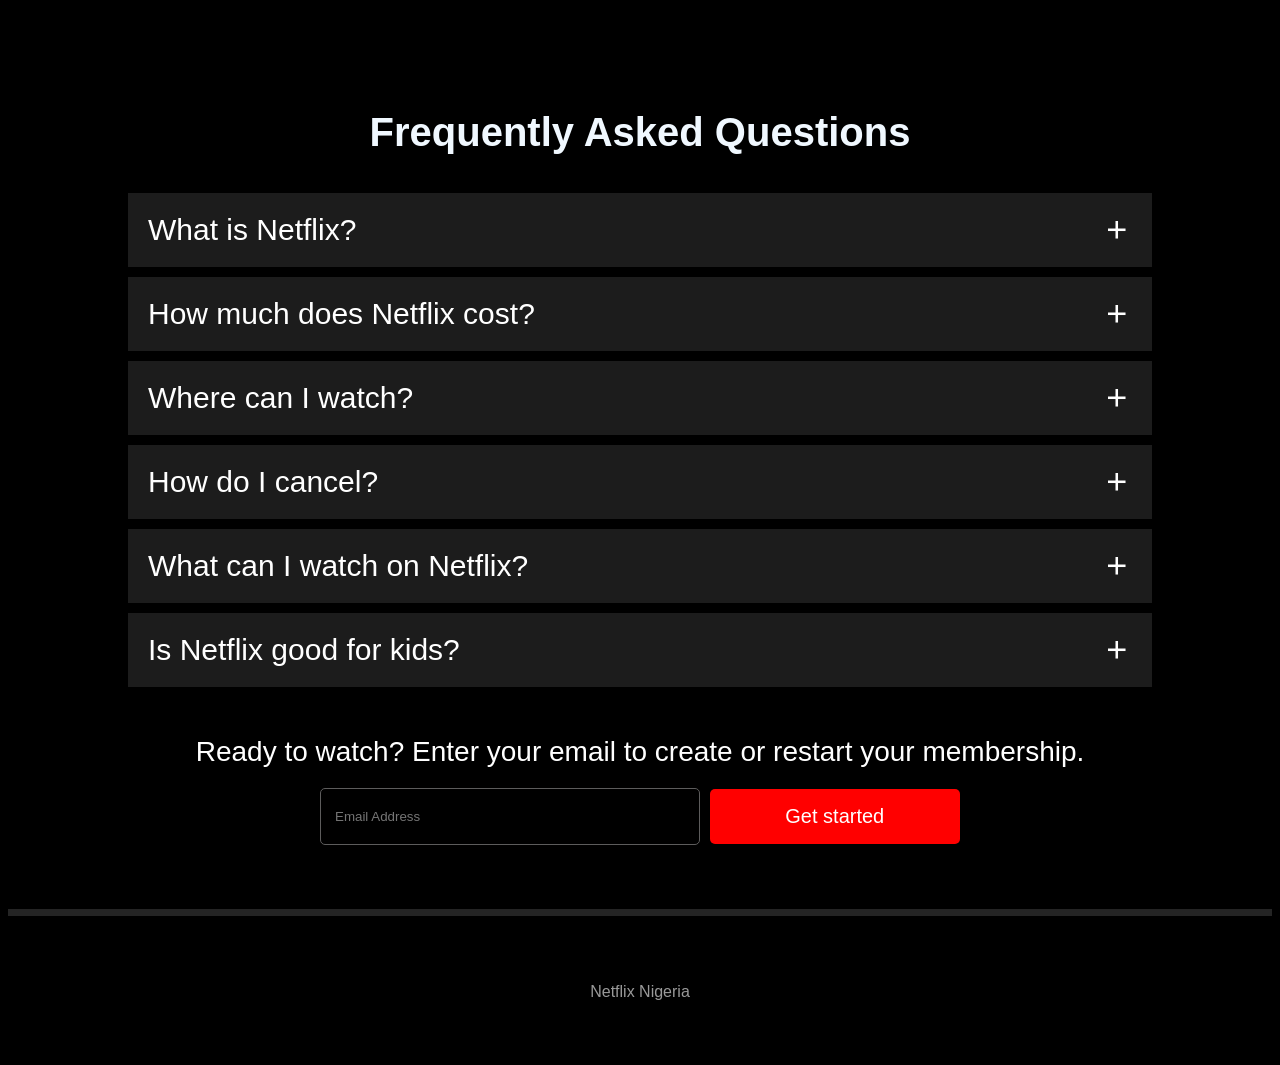
==== commit 58dc1070: "Update index.html" ====
--- a/netflix clone/index.html
+++ b/netflix clone/index.html
@@ -76,7 +76,7 @@
     </div>
 </div>
     <div class="dropdown">
-        <button class="btn1" style="display: flex; justify-content: space-between; align-items: center;">Where can i watch?<i class='bx bx-plus'></i></button>
+        <button class="btn1" style="display: flex; justify-content: space-between; align-items: center;">Where can I watch?<i class='bx bx-plus'></i></button>
         <div class="dropdown-content">
             <p>Watch anywhere, anytime. Sign in with your Netflix account to watch instantly on the web at netflix.com <br>
                 from your personal computer or on any internet-connected device that offers the Netflix app, including<br>
@@ -88,7 +88,7 @@
     </div>
 
     <div class="dropdown">
-        <button class="btn1" style="display: flex; justify-content: space-between; align-items: center;">How do i cancel?<i class='bx bx-plus'></i></button>
+        <button class="btn1" style="display: flex; justify-content: space-between; align-items: center;">How do I cancel?<i class='bx bx-plus'></i></button>
         <div class="dropdown-content">
             <p>Netflix is flexible. There are no pesky contracts and no commitments. You can easily cancel your account<br>
                  online in two clicks. There are no cancellation fees – start or stop your account anytime.</p>
@@ -96,7 +96,7 @@
     </div>
 
     <div class="dropdown">
-        <button class="btn1"style="display: flex; justify-content: space-between; align-items: center;">What can i watch on Netflix?<i class='bx bx-plus'></i></button>
+        <button class="btn1"style="display: flex; justify-content: space-between; align-items: center;">What can I watch on Netflix?<i class='bx bx-plus'></i></button>
         <div class="dropdown-content" >
             <p>Netflix has an extensive library of feature films, documentaries, TV shows, anime, award-winning Netflix<br>
                  originals, and more. Watch as much as you want, anytime you want.</p>
@@ -104,7 +104,7 @@
     </div>
 
     <div class="dropdown">
-        <button class="btn1" style="display: flex; justify-content: space-between; align-items: center;">is Netflix good for kids?<i class='bx bx-plus'></i></button>
+        <button class="btn1" style="display: flex; justify-content: space-between; align-items: center;">Is Netflix good for kids?<i class='bx bx-plus'></i></button>
         <div class="dropdown-content">
             <p>The Netflix Kids experience is included in your membership to give parents control while kids enjoy<br>
                  family-friendly TV shows and movies in their own space.
--- a/netflix clone/styles.css
+++ b/netflix clone/styles.css
@@ -1,4 +1,4 @@
-*{
+d*{
     margin: 0;
     padding: 0;
 
@@ -173,7 +173,7 @@
 }
 
 .dropdown.active .dropdown-content{
-    height: 180px;
+    height: 200px;
     padding: 40px;
     transition: ease-in 0.3s;
     transition: ease-out 0.3s;
@@ -411,7 +411,8 @@
     }
 
     .email1 button{
-        margin-left: 30vw;
+        margin-left: 30vw;
+       width: 40vw;
     }
     
 
@@ -430,7 +431,23 @@
 .last{
         text-align: center;
         margin-left: 0;
-    }
+    }
+
+.dropdown.active .dropdown-content{
+    height: fit-content;
+    padding: 20px;
+    transition: ease-in 0.3s;
+    transition: ease-out 0.3s;
+}
+
+.dropdown-content{
+    overflow: hidden;
+    height: 0;
+    background-color: #59575787;
+
+    color: white;
+    font-size: 15px;
+}
 }
 
 @media(min-width: 400px){
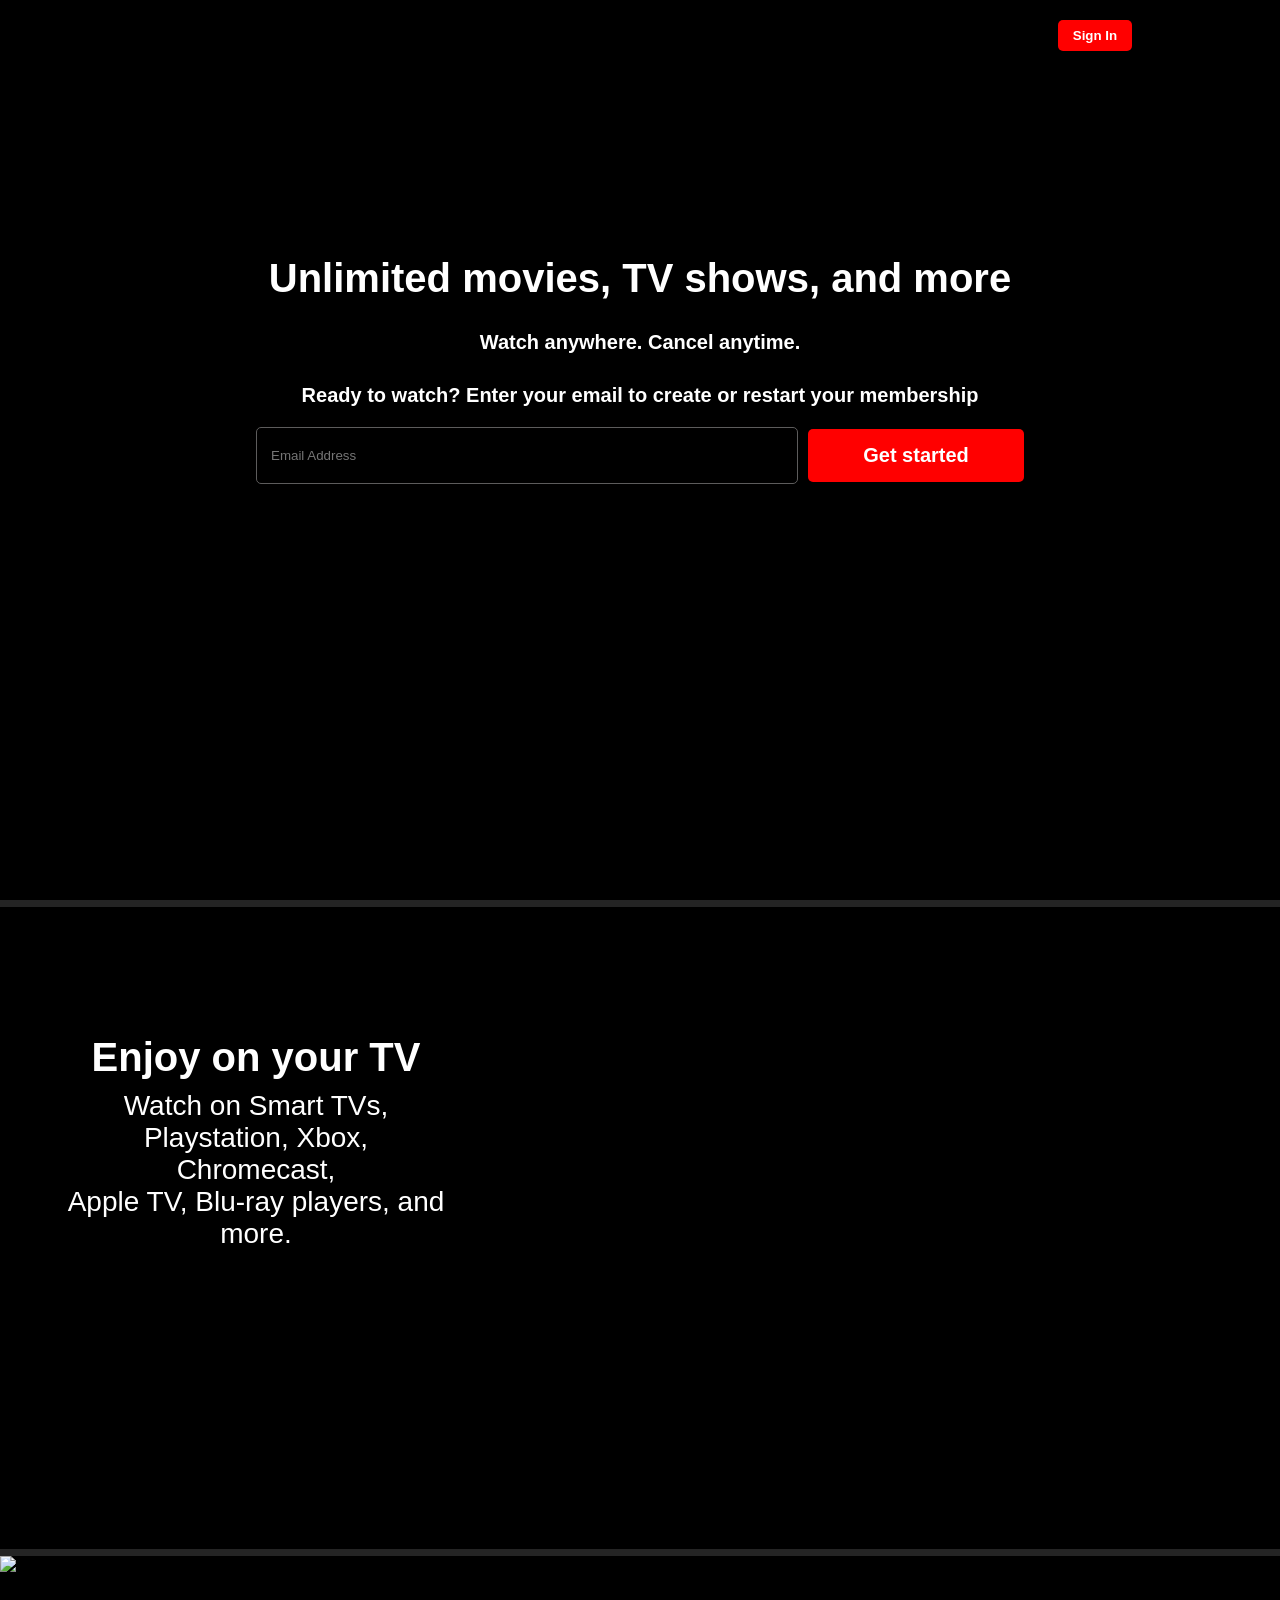
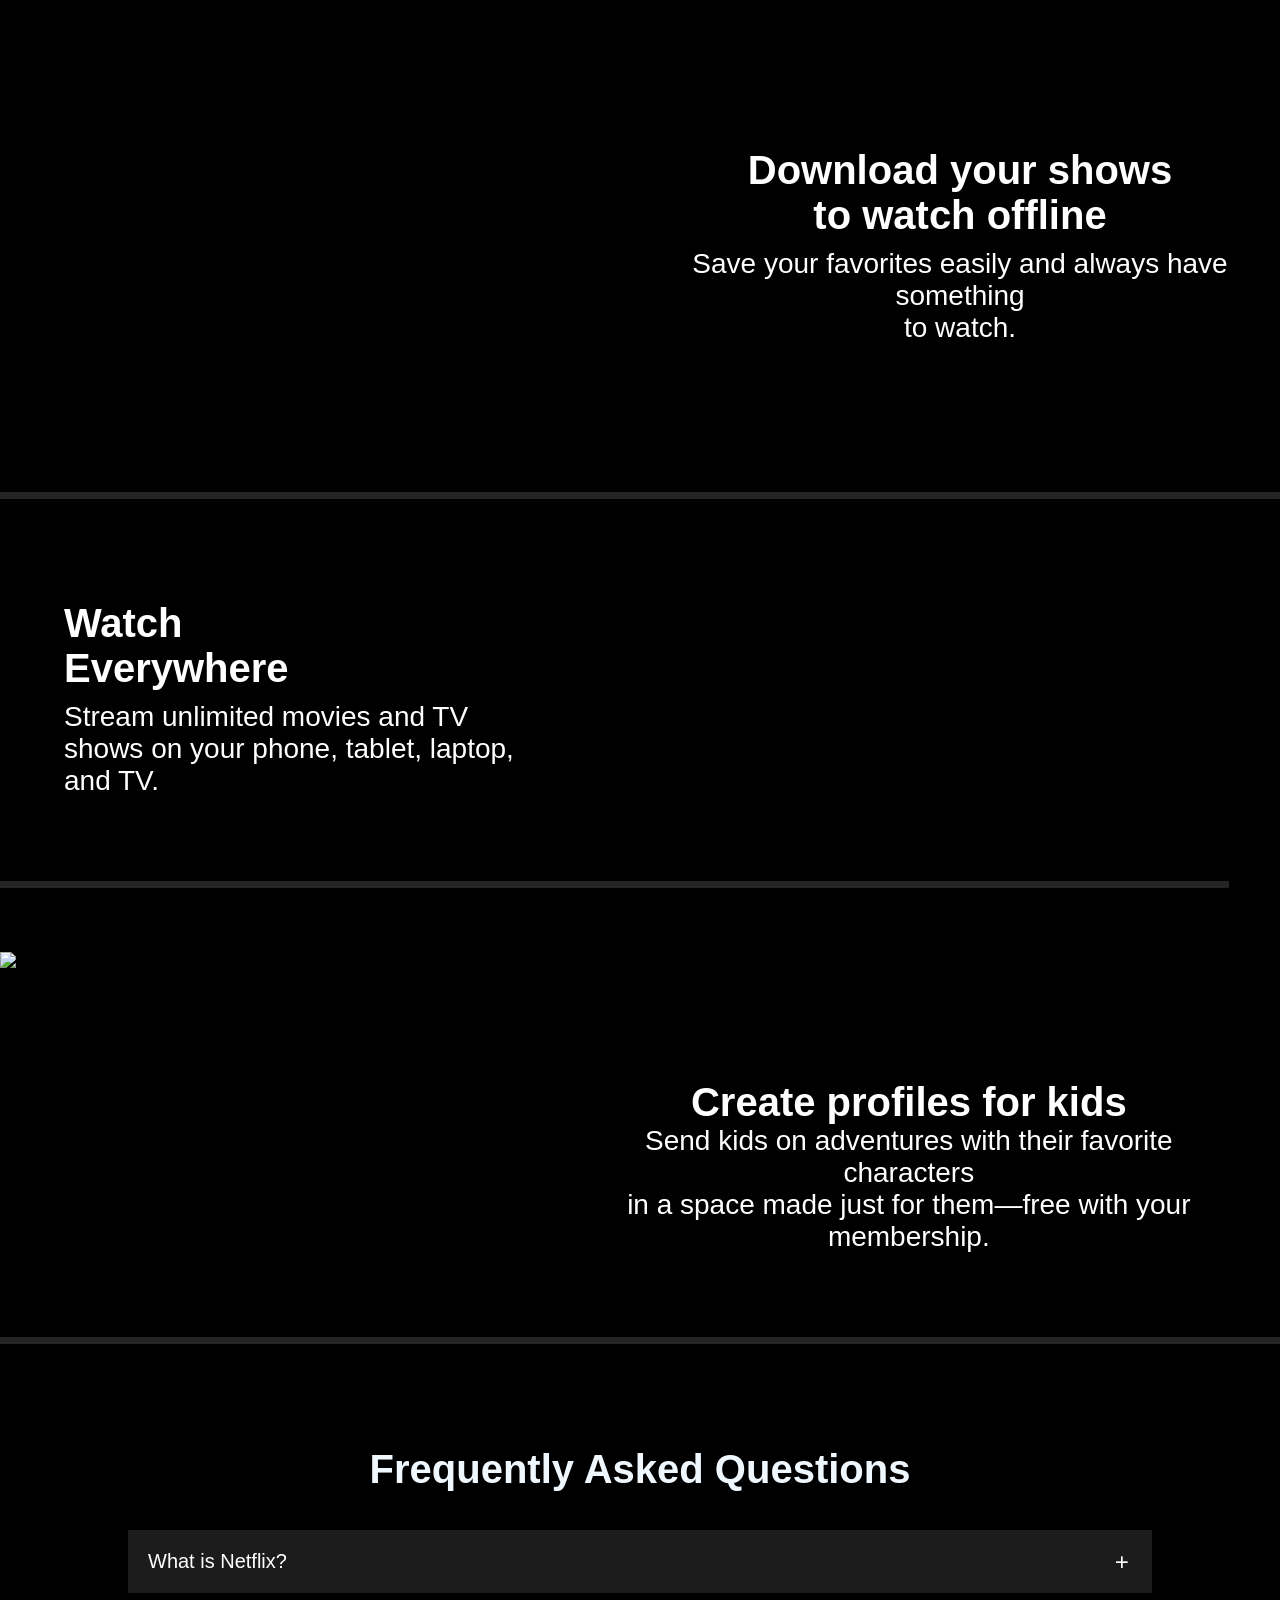
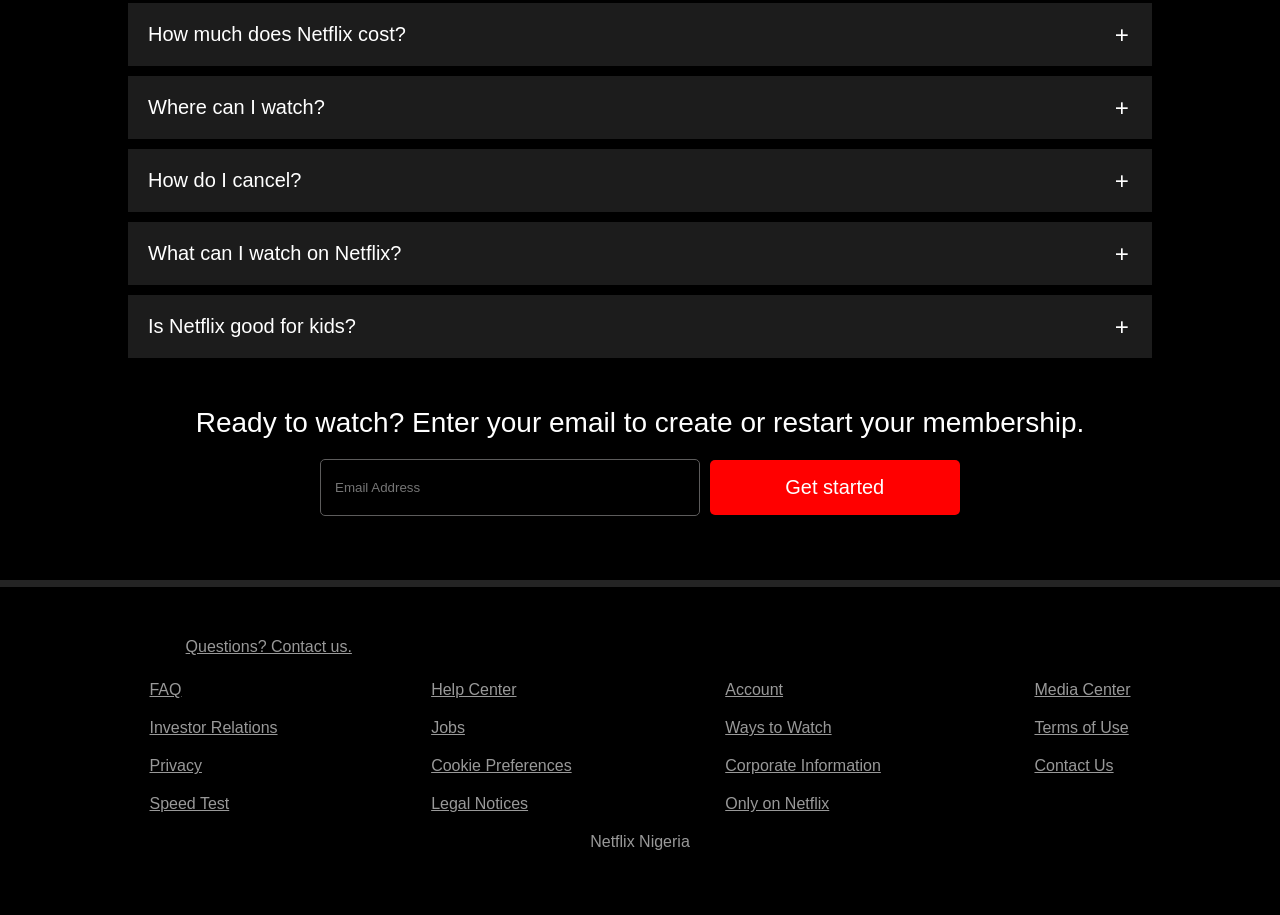
==== commit f4c190dd: "Update index.html" ====
--- a/netflix clone/index.html
+++ b/netflix clone/index.html
@@ -11,7 +11,7 @@
     <section class="showcase">
     <header>
         <nav>
-            <img src="https://i.ibb.co/r5krrdz/logo.png" alt=""/>
+            <img src="/the_netflix_login_background__canada__2024___by_logofeveryt_dh0w8qv-pre" alt=""/>
             <button>Sign In</button>
         </nav>
 
@@ -173,4 +173,4 @@
 
 </script>
 </body>
-</html>+</html>
--- a/netflix clone/styles.css
+++ b/netflix clone/styles.css
@@ -1,4 +1,4 @@
-d*{
+*{
     margin: 0;
     padding: 0;
 
@@ -122,7 +122,7 @@
     background-color: black;
 color: white;
 padding-top: 10vw;
-padding-bottom: 10vw;
+padding-bottom: 5vw;
 border-top: 7px solid rgba(57, 57, 57, 0.642);
 }
 
@@ -411,7 +411,7 @@
     }
 
     .email1 button{
-        margin-left: 30vw;
+        margin-left: 30vw;
        width: 40vw;
     }
     
@@ -431,23 +431,39 @@
 .last{
         text-align: center;
         margin-left: 0;
-    }
-
+    }
+
 .dropdown.active .dropdown-content{
     height: fit-content;
     padding: 20px;
     transition: ease-in 0.3s;
     transition: ease-out 0.3s;
 }
-
-.dropdown-content{
-    overflow: hidden;
-    height: 0;
-    background-color: #59575787;
-
-    color: white;
-    font-size: 15px;
-}
+
+.dropdown-content{
+    overflow: hidden;
+    height: 0;
+    background-color: #59575787;
+
+    color: white;
+    font-size: 15px;
+}
+
+.dropdown{
+    display: flex;
+    flex-direction: column;
+    width:80vw;
+   margin-left: auto;
+   margin-right: auto;
+   gap: 10px
+}
+
+.dropdown button{
+    font-size: 20px;
+    padding: 20px;
+
+}
+
 }
 
 @media(min-width: 400px){
@@ -471,7 +487,7 @@
      }
     
     .email1 button{
-        margin-left: 38vw;
+        margin-left: 30vw;
     }
 
     .showcase{
@@ -489,7 +505,7 @@
         width:15vw
      }
     .email1 button{
-        margin-left: 40vw;
+        margin-left: 30vw;
     }
 
     .showcase{
@@ -565,12 +581,16 @@
         font-size: 28px;
     }
     .email1{
-        display: flex
+        display: flex;
+        width: 50vw;
+        margin-left: 25vw;
     }
 
     .email1 button{
         margin:0
     }
+
+    
 }
 
 @media (min-width:960px){
@@ -598,6 +618,7 @@
     margin-right: auto;
 }
 
+
     .enjoy h4{
         width:30vw;
         font-size: 28px;
@@ -673,17 +694,36 @@
 .text{
     margin-top: 2vw;
 }
+
+footer a{
+    display: block;
+}
+.footer-cols{
+    display: flex;
+}
 }
 
 @media(min-width: 1300px){
     .enjoy{
-        margin-left: 5vw;
+        padding-left: 5vw;
     }
 
     .email{
         width: 40vw;
         margin-left: auto;
         margin-right: auto;
+    }
+
+    .email1 button{
+        width: 20vw
+    }
+
+	.footer-cols{
+        display: flex;
+    }
+
+    footer a{
+        display: block;
     }
 }
 
@@ -693,4 +733,35 @@
         margin-left: auto;
         margin-right: auto;
     }
-}+
+	.email1{
+		width:50vw;
+} 
+	.email1 button{
+		width:  18vw
+    }
+	
+.footer-cols{
+    display: flex;
+    justify-content: center;
+}
+
+footer a{
+    display: block;
+}
+.footer-cols ul{
+    color: #999;
+    list-style-type: none;
+    padding: 2vw 6vw 0 6vw;
+}
+
+.footer-cols a{
+    color: #999;
+}
+
+.footer-cols li{
+    margin-bottom: 20px;
+}
+
+}
+   
